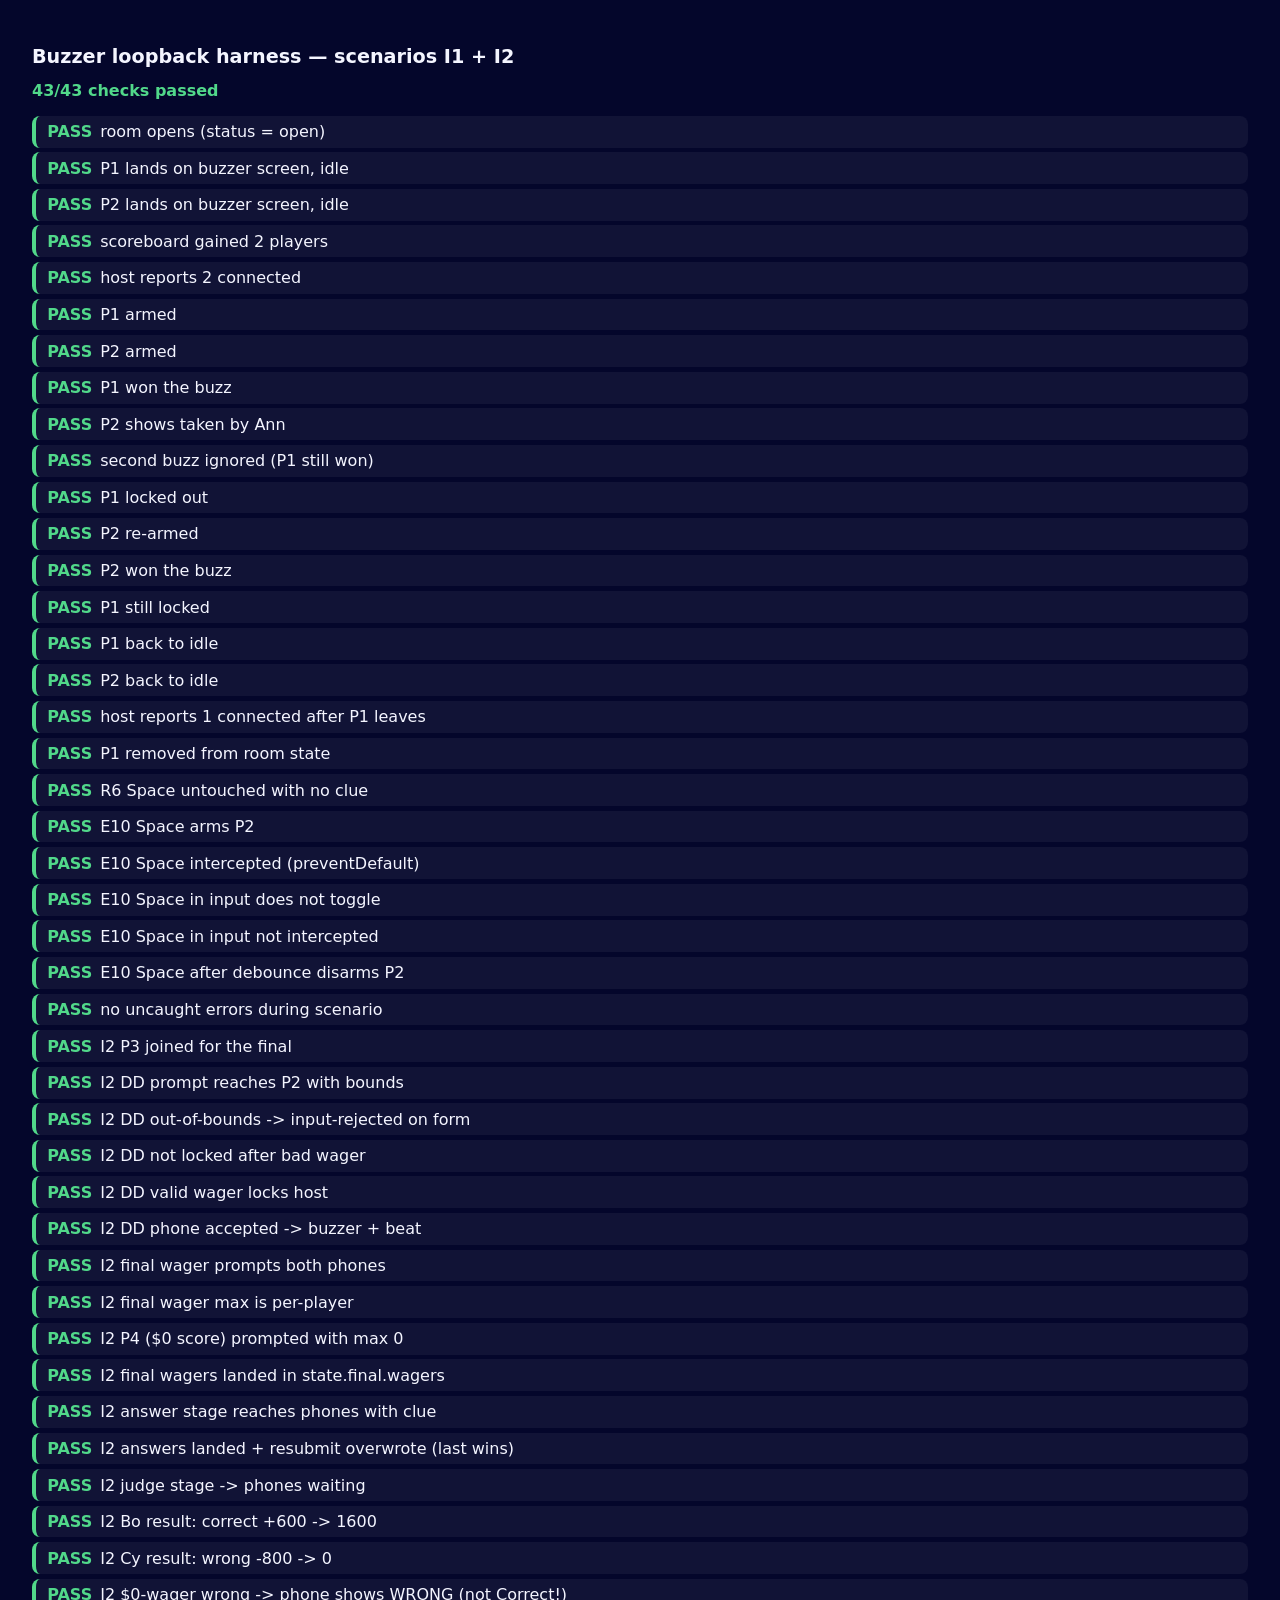
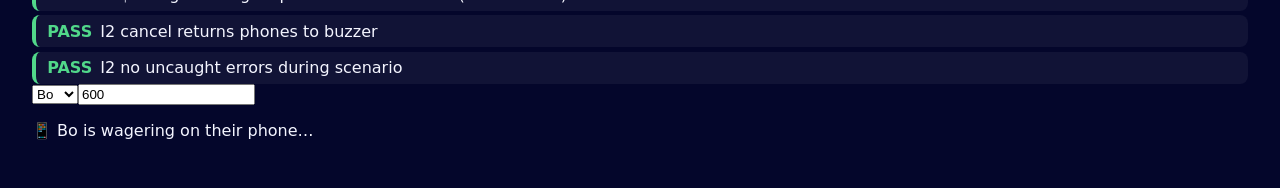
==== tests/harness.html @ edbb808d "feat: buzzer rooms — phones as buzzers with wagers and Final answers Optional real-time buzzer syste" ====
<!DOCTYPE html>
<html lang="en">
<head>
  <meta charset="UTF-8">
  <meta name="viewport" content="width=device-width, initial-scale=1.0">
  <title>Buzzer loopback harness (I1)</title>
  <style>
    body { font-family: system-ui, sans-serif; background: #04062b; color: #f4f5ff; margin: 0; padding: 2rem; }
    h1 { font-size: 1.2rem; }
    #summary { font-weight: 700; margin: 0.6rem 0 1rem; }
    #summary.ok { color: #51d88a; }
    #summary.bad { color: #ff6b6b; }
    #results { list-style: none; margin: 0; padding: 0; display: flex; flex-direction: column; gap: 0.3rem; }
    #results li { padding: 0.4rem 0.7rem; border-radius: 8px; background: rgba(255,255,255,0.05); }
    #results li[data-pass="true"] { border-left: 4px solid #51d88a; }
    #results li[data-pass="false"] { border-left: 4px solid #ff6b6b; background: rgba(255,107,107,0.12); }
    .tag { font-weight: 700; margin-right: 0.5rem; }
    li[data-pass="true"] .tag { color: #51d88a; }
    li[data-pass="false"] .tag { color: #ff6b6b; }
  </style>
</head>
<body>
  <h1>Buzzer loopback harness — scenarios I1 + I2</h1>
  <p id="summary">Running…</p>
  <ul id="results"></ul>

  <!-- Pure core -->
  <script src="../js/buzzer-protocol.js"></script>

  <!-- Minimal app-global shims so the real host glue can run headless.
       Defined BEFORE buzzer-host.js so its boot() finds them. No buzzer
       DOM containers are present, so the host's render* calls no-op. -->
  <script>
    window.MAX_PLAYERS = 8;
    window.state = { phase: "board", players: [], active: null, buzzer: { roomCode: null } };
    window.setState = (patch) => { window.state = Object.assign({}, window.state, patch); };
    window.$ = (id) => document.getElementById(id);
    window.el = (tag, cls, text) => {
      const n = document.createElement(tag);
      if (cls) n.className = cls;
      if (text !== undefined) n.textContent = text;
      return n;
    };
    window.show = (node, visible) => { if (node) node.classList.toggle("hidden", !visible); };

    /* ---- extra app-global shims for the I2 wager/answer flow (§8) ---- */
    window.maxBoardValue = () => 1000;
    window.dailyDoubleMaxWager = (playerId) => {
      const p = window.state.players.find((x) => x.id === playerId);
      return Math.max(p ? p.score : 0, window.maxBoardValue());
    };
    window.finalMaxWager = (player) => Math.max(player ? player.score : 0, 0);
    window.lockDailyDoubleWager = () => {
      const pid = document.getElementById("dd-player").value;
      const wager = parseInt(document.getElementById("dd-wager").value, 10);
      window.setState({
        active: Object.assign({}, window.state.active, { wagerLocked: true, wager, wagerPlayerId: pid }),
      });
    };
    // Minimal DD DOM so the wagers glue can attach a change listener and the
    // lock shim can read the filled-in fields.
    (function () {
      const add = (tag, id) => { const n = document.createElement(tag); n.id = id; document.body.appendChild(n); };
      add("select", "dd-player");
      add("input", "dd-wager");
      add("div", "dd-splash");
    })();
  </script>

  <!-- Real host glue under test -->
  <script src="../js/buzzer-host.js"></script>
  <script src="../js/buzzer-wagers.js"></script>

  <!-- In-page fake transport + scripted scenario -->
  <script>
    (function () {
      "use strict";
      const BP = window.BuzzerProtocol;
      const results = [];
      let uncaught = null;
      let p2 = null; // shared across I1 → I2 (Bo stays connected)
      window.addEventListener("error", (e) => { uncaught = e.message; });

      function check(label, cond) { results.push({ label, pass: !!cond }); }
      const tick = () => new Promise((r) => setTimeout(r, 0));

      /* ---- fake DataConnection / Peer ---- */
      function FakeConn(remotePeerId) {
        this.peer = remotePeerId;
        this.open = true;
        this._handlers = {};
        this._other = null;
      }
      FakeConn.prototype.on = function (ev, cb) {
        (this._handlers[ev] = this._handlers[ev] || []).push(cb);
      };
      FakeConn.prototype.emit = function (ev, arg) {
        (this._handlers[ev] || []).forEach((cb) => cb(arg));
      };
      FakeConn.prototype.send = function (msg) {
        if (this._other) this._other.emit("data", msg);
      };
      FakeConn.prototype.close = function () {
        this.open = false;
        if (this._other) { this._other.open = false; this._other.emit("close"); }
        this.emit("close");
      };

      let hostPeer = null;
      function FakePeer(id) {
        this.id = id;
        this.destroyed = false;
        this._handlers = {};
        queueMicrotask(() => { if (!this.destroyed) this.emit("open", this.id); });
      }
      FakePeer.prototype.on = function (ev, cb) {
        (this._handlers[ev] = this._handlers[ev] || []).push(cb);
      };
      FakePeer.prototype.emit = function (ev, arg) {
        (this._handlers[ev] || []).forEach((cb) => cb(arg));
      };
      FakePeer.prototype.destroy = function () { this.destroyed = true; };

      function makePlayer(name, idx) {
        const hostConn = new FakeConn("player-" + idx);
        const playerConn = new FakeConn(hostPeer.id);
        hostConn._other = playerConn;
        playerConn._other = hostConn;
        const player = { name, peerId: "player-" + idx, conn: playerConn, ui: BP.createPlayerUiState() };
        playerConn.on("data", (msg) => { player.ui = BP.playerReduce(player.ui, msg); });
        hostPeer.emit("connection", hostConn);      // host sees the incoming connection
        playerConn.send({ v: 1, t: "join", name }); // player announces itself
        return player;
      }

      function scoreId(name) {
        const p = window.state.players.find((x) => x.name === name);
        return p ? p.id : null;
      }

      /* ---- scenario I1 ---- */
      async function run() {
        BuzzerHost._init({ createPeer: (id) => (hostPeer = new FakePeer(id)) });
        BuzzerHost.openRoom();
        await tick();
        check("room opens (status = open)", BuzzerHost.status() === "open");
        BuzzerHost.toggleSound(); // silence the host beep for a clean headless run

        // Two players join.
        const p1 = makePlayer("Ann", 1);
        p2 = makePlayer("Bo", 2);
        check("P1 lands on buzzer screen, idle", p1.ui.screen === "buzzer" && p1.ui.mode === "idle");
        check("P2 lands on buzzer screen, idle", p2.ui.screen === "buzzer" && p2.ui.mode === "idle");
        check("scoreboard gained 2 players", window.state.players.length === 2);
        check("host reports 2 connected", BuzzerHost.connectedCount() === 2);

        // Arm.
        BuzzerHost.arm();
        check("P1 armed", p1.ui.mode === "armed");
        check("P2 armed", p2.ui.mode === "armed");

        // P1 buzzes first.
        p1.conn.send({ v: 1, t: "buzz" });
        check("P1 won the buzz", p1.ui.mode === "won");
        check("P2 shows taken by Ann", p2.ui.mode === "taken" && p2.ui.by === "Ann");

        // A late second buzz from P2 must be ignored (P1 stays won).
        p2.conn.send({ v: 1, t: "buzz" });
        check("second buzz ignored (P1 still won)", p1.ui.mode === "won" && p2.ui.mode === "taken");

        // Host judges P1 wrong -> P1 locked, P2 re-armed.
        BuzzerHost.onJudgedWrong(scoreId("Ann"));
        check("P1 locked out", p1.ui.mode === "locked");
        check("P2 re-armed", p2.ui.mode === "armed");

        // P2 buzzes and wins; P1 stays locked.
        p2.conn.send({ v: 1, t: "buzz" });
        check("P2 won the buzz", p2.ui.mode === "won");
        check("P1 still locked", p1.ui.mode === "locked");

        // Clue closes -> everyone idle.
        BuzzerHost.onClueClosed();
        check("P1 back to idle", p1.ui.mode === "idle");
        check("P2 back to idle", p2.ui.mode === "idle");

        // P1 leaves.
        p1.conn.close();
        check("host reports 1 connected after P1 leaves", BuzzerHost.connectedCount() === 1);
        check("P1 removed from room state", !BuzzerHost._roomState().players["player-1"]);

        // ---- E10 / R6: Spacebar arm hotkey (P2 is still connected) ----
        const fireSpace = (target) => {
          const ev = new KeyboardEvent("keydown", { key: " ", code: "Space", bubbles: true, cancelable: true });
          (target || document).dispatchEvent(ev);
          return ev;
        };

        // R6: no active clue -> the hotkey must not touch Space.
        window.state = Object.assign({}, window.state, { active: null });
        let ev = fireSpace();
        check("R6 Space untouched with no clue", ev.defaultPrevented === false && p2.ui.mode === "idle");

        // Make the buzz bar live, then arm with Space.
        window.state = Object.assign({}, window.state, { active: { isDailyDouble: false, revealed: false } });
        ev = fireSpace();
        check("E10 Space arms P2", p2.ui.mode === "armed");
        check("E10 Space intercepted (preventDefault)", ev.defaultPrevented === true);

        // Space typed into a text input must not toggle and must not be intercepted.
        const input = document.createElement("input");
        document.body.appendChild(input);
        ev = fireSpace(input);
        check("E10 Space in input does not toggle", p2.ui.mode === "armed");
        check("E10 Space in input not intercepted", ev.defaultPrevented === false);
        input.remove();

        // After the ~300 ms debounce, Space disarms.
        await new Promise((r) => setTimeout(r, 360));
        fireSpace();
        check("E10 Space after debounce disarms P2", p2.ui.mode === "idle");

        check("no uncaught errors during scenario", uncaught === null);
      }

      /* ---- scenario I2 — phone DD wager + full phone Final ---- */
      function populateDdOptions() {
        const sel = document.getElementById("dd-player");
        sel.replaceChildren();
        window.state.players.forEach((p) => {
          const o = document.createElement("option");
          o.value = p.id;
          o.textContent = p.name;
          sel.appendChild(o);
        });
      }

      function judgeFinalSim(name, delta, correct) {
        const pid = scoreId(name);
        // Mirror app.js judgeFinal: store the verdict as a string ("correct"/
        // "wrong") so the result push reads it directly instead of inferring it
        // from the score delta (which is 0 for a $0 wager — the bug under test).
        window.state = Object.assign({}, window.state, {
          players: window.state.players.map((p) =>
            p.id === pid ? Object.assign({}, p, { score: p.score + delta }) : p),
          final: Object.assign({}, window.state.final, {
            judged: Object.assign({}, window.state.final.judged, { [pid]: correct ? "correct" : "wrong" }),
          }),
        });
      }

      async function runI2() {
        // Give the room a game (Daily Double + Final) and a second phone.
        window.state = Object.assign({}, window.state, {
          game: {
            categories: [{ name: "Science", clues: [{ value: 400, clue: "c", answer: "a" }] }],
            finalJeopardy: { category: "History", clue: "It fell in 476 AD.", answer: "What is Rome?" },
          },
        });
        const p3 = makePlayer("Cy", 3);
        check("I2 P3 joined for the final", p3.ui.screen === "buzzer" && BuzzerHost.connectedCount() === 2);

        // --- Daily Double round-trip (E11) ---
        const bo = scoreId("Bo");
        populateDdOptions();
        window.state = Object.assign({}, window.state, {
          active: { isDailyDouble: true, wagerLocked: false, cat: 0, row: 0 },
        });
        BuzzerWagers._promptDd(bo);
        check("I2 DD prompt reaches P2 with bounds", p2.ui.screen === "dd-wager" && p2.ui.prompt.max === 1000 && p2.ui.prompt.min === 5);

        p2.conn.send({ v: 1, t: "dd-wager", amount: 5000 }); // out of bounds
        check("I2 DD out-of-bounds -> input-rejected on form", p2.ui.screen === "dd-wager" && !!p2.ui.notice);
        check("I2 DD not locked after bad wager", window.state.active.wagerLocked === false);

        p2.conn.send({ v: 1, t: "dd-wager", amount: 600 }); // valid
        check("I2 DD valid wager locks host", window.state.active.wagerLocked === true && window.state.active.wager === 600);
        check("I2 DD phone accepted -> buzzer + beat", p2.ui.screen === "buzzer" && !!p2.ui.notice);

        // --- Full phone Final (E13–E15) ---
        window.state = Object.assign({}, window.state, {
          active: null,
          players: window.state.players.map((p) =>
            p.name === "Bo" ? Object.assign({}, p, { score: 1000 })
              : p.name === "Cy" ? Object.assign({}, p, { score: 800 }) : p),
          final: { stage: "wager", wagers: {}, answers: {}, judged: {} },
        });
        BuzzerHost.onRender();
        check("I2 final wager prompts both phones", p2.ui.screen === "final-wager" && p3.ui.screen === "final-wager");
        check("I2 final wager max is per-player", p2.ui.prompt.max === 1000 && p3.ui.prompt.max === 800);

        // A third phone sitting on $0: their ONLY legal Final wager is $0. This is
        // the regression guard for the delta-inferred-verdict bug — a $0 wager
        // judged ✗ produces a 0 delta and must still read WRONG on the phone.
        const p4 = makePlayer("Di", 4);
        const di = scoreId("Di");
        check("I2 P4 ($0 score) prompted with max 0", p4.ui.screen === "final-wager" && p4.ui.prompt.max === 0);

        p2.conn.send({ v: 1, t: "final-wager", amount: 600 });
        p3.conn.send({ v: 1, t: "final-wager", amount: 800 });
        p4.conn.send({ v: 1, t: "final-wager", amount: 0 });
        check("I2 final wagers landed in state.final.wagers", window.state.final.wagers[bo] === 600 && window.state.final.wagers[scoreId("Cy")] === 800 && window.state.final.wagers[di] === 0);

        // Host locks wagers -> answer stage.
        window.state = Object.assign({}, window.state, { final: Object.assign({}, window.state.final, { stage: "clue" }) });
        BuzzerHost.onRender();
        check("I2 answer stage reaches phones with clue", p2.ui.screen === "final-answer" && p2.ui.prompt.clue.length > 0);

        p2.conn.send({ v: 1, t: "final-answer", text: "who is rome" });
        p3.conn.send({ v: 1, t: "final-answer", text: "who is greece" });
        p2.conn.send({ v: 1, t: "final-answer", text: "what is rome" }); // resubmit overwrites
        check("I2 answers landed + resubmit overwrote (last wins)", window.state.final.answers[bo] === "what is rome" && window.state.final.answers[scoreId("Cy")] === "who is greece");

        // Host reveals -> judge stage (phones wait).
        window.state = Object.assign({}, window.state, { final: Object.assign({}, window.state.final, { stage: "judge" }) });
        BuzzerHost.onRender();
        check("I2 judge stage -> phones waiting", p2.ui.screen === "final-waiting" && p3.ui.screen === "final-waiting");

        // Host rules ✓ Bo (+600 -> 1600), ✗ Cy (-800 -> 0); results pushed.
        judgeFinalSim("Bo", 600, true);
        BuzzerHost.onRender();
        check("I2 Bo result: correct +600 -> 1600", p2.ui.screen === "final-result" && p2.ui.result.correct === true && p2.ui.result.delta === 600 && p2.ui.result.score === 1600);
        judgeFinalSim("Cy", -800, false);
        BuzzerHost.onRender();
        check("I2 Cy result: wrong -800 -> 0", p3.ui.result.correct === false && p3.ui.result.delta === -800 && p3.ui.result.score === 0);

        // $0-wager ✗: delta is 0, so it CANNOT be inferred — the phone must still
        // show WRONG. Fails before the verdict-string fix; passes after it.
        judgeFinalSim("Di", 0, false);
        BuzzerHost.onRender();
        check("I2 $0-wager wrong -> phone shows WRONG (not Correct!)", p4.ui.screen === "final-result" && p4.ui.result.correct === false && p4.ui.result.delta === 0 && p4.ui.result.score === 0);

        // Cancel path (back to board) -> phones return to buzzer/idle.
        window.state = Object.assign({}, window.state, { final: null });
        BuzzerHost.onRender();
        check("I2 cancel returns phones to buzzer", p2.ui.screen === "buzzer" && p3.ui.screen === "buzzer");

        check("I2 no uncaught errors during scenario", uncaught === null);
      }

      function renderResults() {
        const list = document.getElementById("results");
        let passed = 0;
        results.forEach((r) => {
          if (r.pass) passed += 1;
          const li = document.createElement("li");
          li.setAttribute("data-pass", r.pass ? "true" : "false");
          const tag = document.createElement("span");
          tag.className = "tag";
          tag.textContent = r.pass ? "PASS" : "FAIL";
          li.appendChild(tag);
          li.appendChild(document.createTextNode(r.label));
          list.appendChild(li);
        });
        const summary = document.getElementById("summary");
        const ok = passed === results.length && results.length > 0;
        summary.textContent = `${passed}/${results.length} checks passed`;
        summary.className = ok ? "ok" : "bad";
      }

      // Run only after full load so buzzer-host's DOMContentLoaded boot has wired
      // its Space keydown listener before the E10/R6 hotkey fires are dispatched.
      const start = () =>
        run()
          .then(runI2)
          .catch((err) => { check("scenario ran without throwing: " + err.message, false); })
          .finally(renderResults);
      if (document.readyState === "complete") start();
      else window.addEventListener("load", start);
    })();
  </script>
</body>
</html>
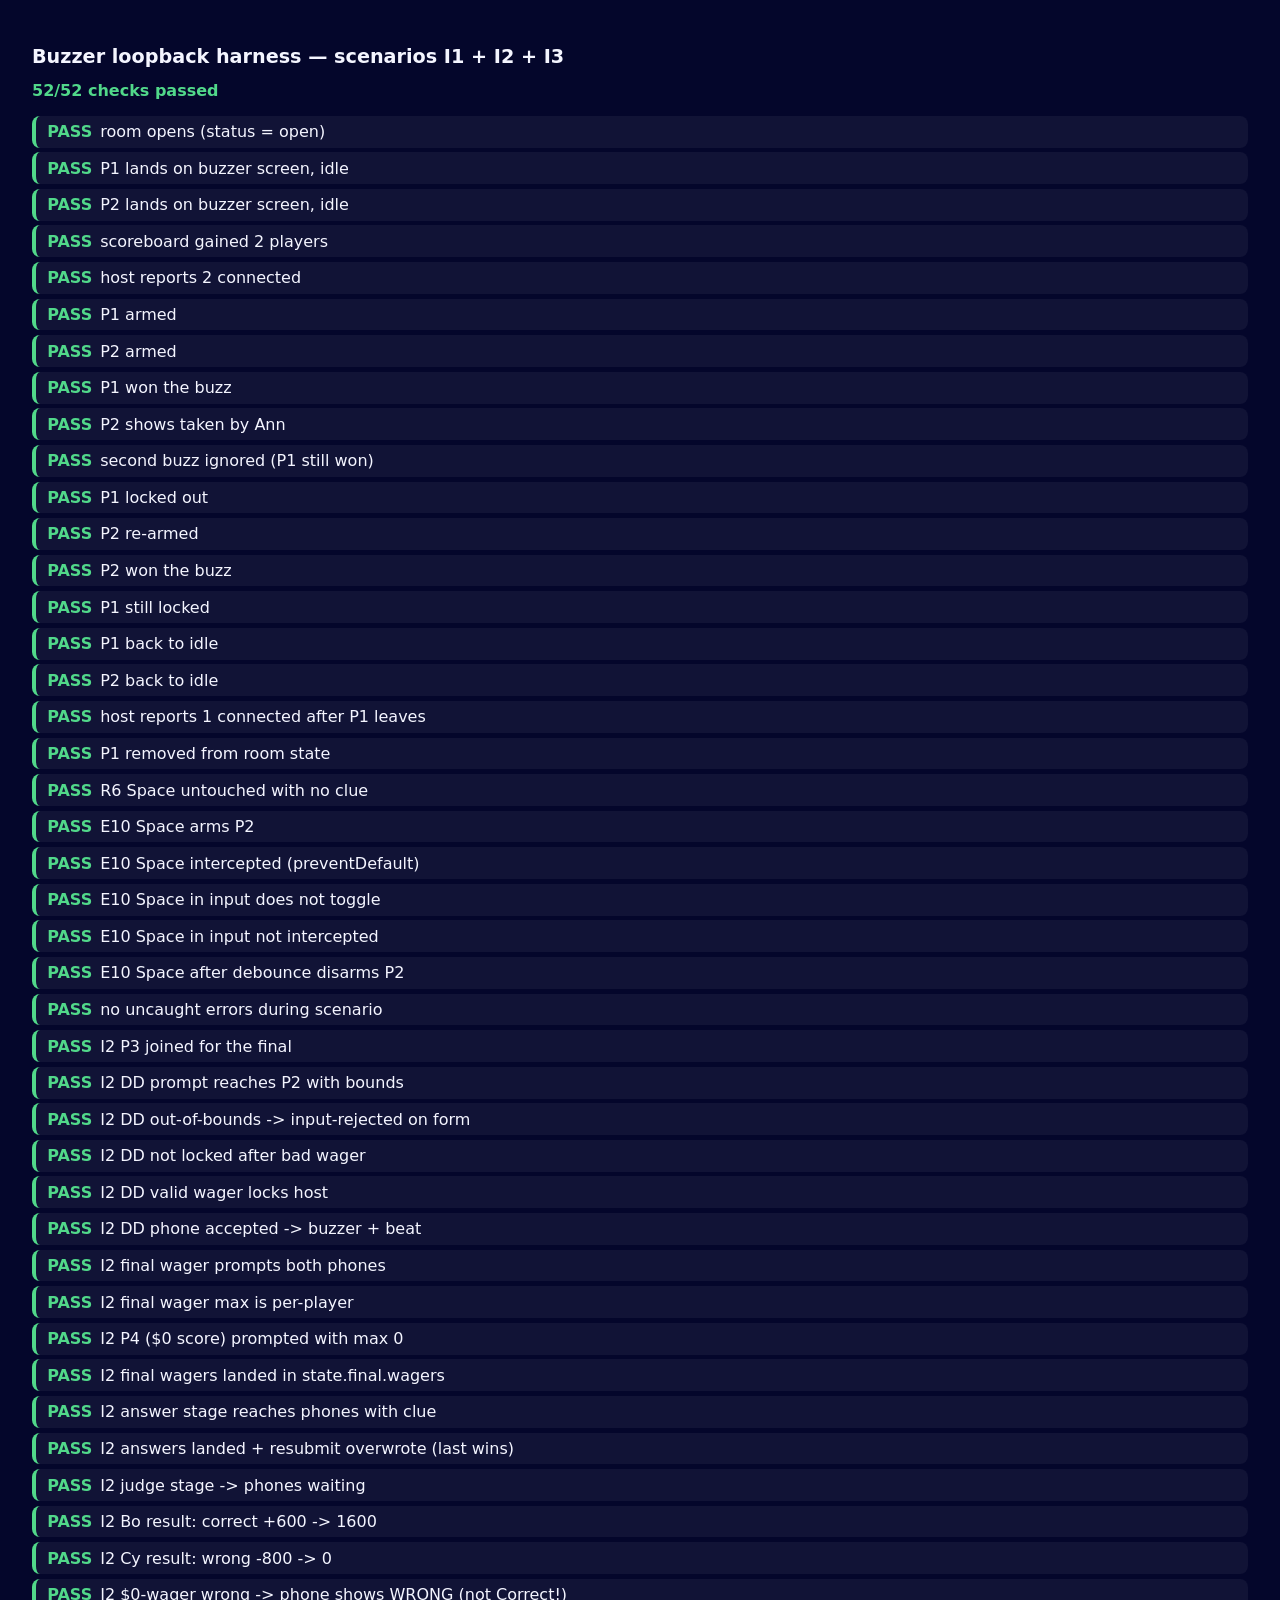
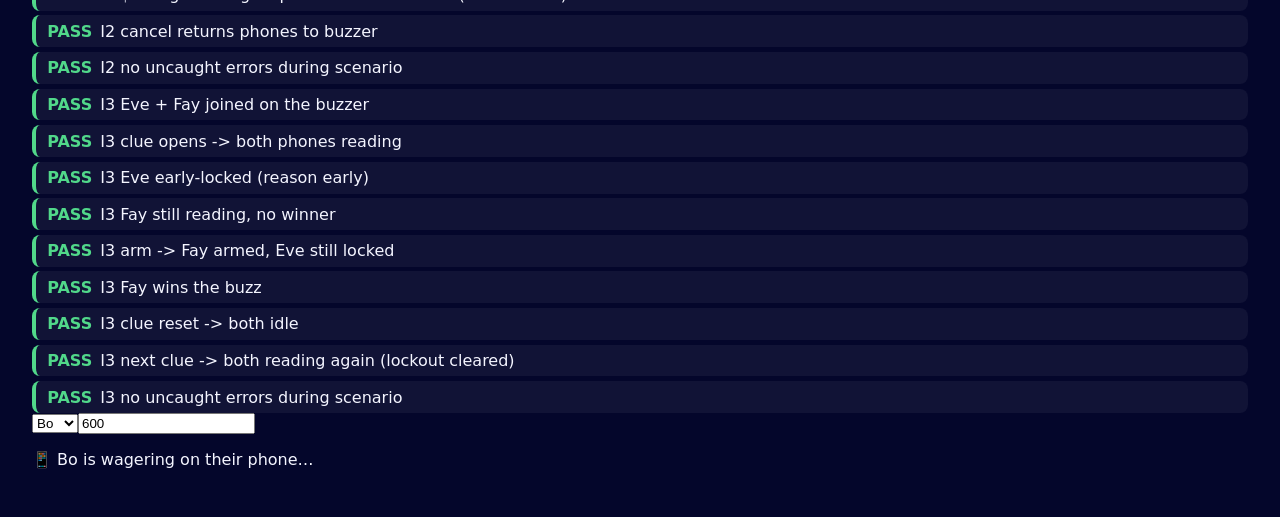
==== commit db145b55: "feat: early-buzz lockout with red/green buzzer states Phones now go live the moment a regular clue o" ====
--- a/tests/harness.html
+++ b/tests/harness.html
@@ -20,7 +20,7 @@
   </style>
 </head>
 <body>
-  <h1>Buzzer loopback harness — scenarios I1 + I2</h1>
+  <h1>Buzzer loopback harness — scenarios I1 + I2 + I3</h1>
   <p id="summary">Running…</p>
   <ul id="results"></ul>
 
@@ -337,6 +337,52 @@
         check("I2 no uncaught errors during scenario", uncaught === null);
       }
 
+      /* ---- scenario I3 — reading phase + early-buzz lockout ---- */
+      async function runI3() {
+        // Two fresh phones. The room + prior phones stay connected; we assert
+        // only on these two, so the broadcast to the others is harmless.
+        const eve = makePlayer("Eve", 5);
+        const fay = makePlayer("Fay", 6);
+        check("I3 Eve + Fay joined on the buzzer", eve.ui.screen === "buzzer" && fay.ui.screen === "buzzer");
+
+        // A regular clue opens -> both phones flip to the RED reading trap.
+        window.state = Object.assign({}, window.state, {
+          active: { isDailyDouble: false, revealed: false, cat: 0, row: 0 }, final: null,
+        });
+        BuzzerHost.onClueOpened();
+        check("I3 clue opens -> both phones reading", eve.ui.mode === "reading" && fay.ui.mode === "reading");
+
+        // Eve taps during red -> early lockout for Eve only (reason "early");
+        // Fay stays reading, and no one has won.
+        eve.conn.send({ v: 1, t: "buzz" });
+        check("I3 Eve early-locked (reason early)", eve.ui.mode === "locked" && eve.ui.lockReason === "early");
+        check("I3 Fay still reading, no winner", fay.ui.mode === "reading" && BuzzerHost._roomState().winnerId === null);
+
+        // Host arms -> Fay flips GREEN (armed); Eve stays locked out.
+        BuzzerHost.arm();
+        check("I3 arm -> Fay armed, Eve still locked", fay.ui.mode === "armed" && eve.ui.mode === "locked");
+
+        // Fay buzzes -> wins normally (early lockout never blocked the real round).
+        fay.conn.send({ v: 1, t: "buzz" });
+        check("I3 Fay wins the buzz", fay.ui.mode === "won");
+
+        // Clue closes -> both idle, lockout cleared.
+        BuzzerHost.onClueClosed();
+        check("I3 clue reset -> both idle", eve.ui.mode === "idle" && fay.ui.mode === "idle");
+
+        // Next regular clue opens -> both reading again; Eve is buzzable (the
+        // lockout did NOT survive the clue change).
+        window.state = Object.assign({}, window.state, {
+          active: { isDailyDouble: false, revealed: false, cat: 0, row: 0 },
+        });
+        BuzzerHost.onClueOpened();
+        check("I3 next clue -> both reading again (lockout cleared)", eve.ui.mode === "reading" && fay.ui.mode === "reading");
+
+        // Reset the board so we leave the harness in a clean state.
+        BuzzerHost.onClueClosed();
+        check("I3 no uncaught errors during scenario", uncaught === null);
+      }
+
       function renderResults() {
         const list = document.getElementById("results");
         let passed = 0;
@@ -362,6 +408,7 @@
       const start = () =>
         run()
           .then(runI2)
+          .then(runI3)
           .catch((err) => { check("scenario ran without throwing: " + err.message, false); })
           .finally(renderResults);
       if (document.readyState === "complete") start();
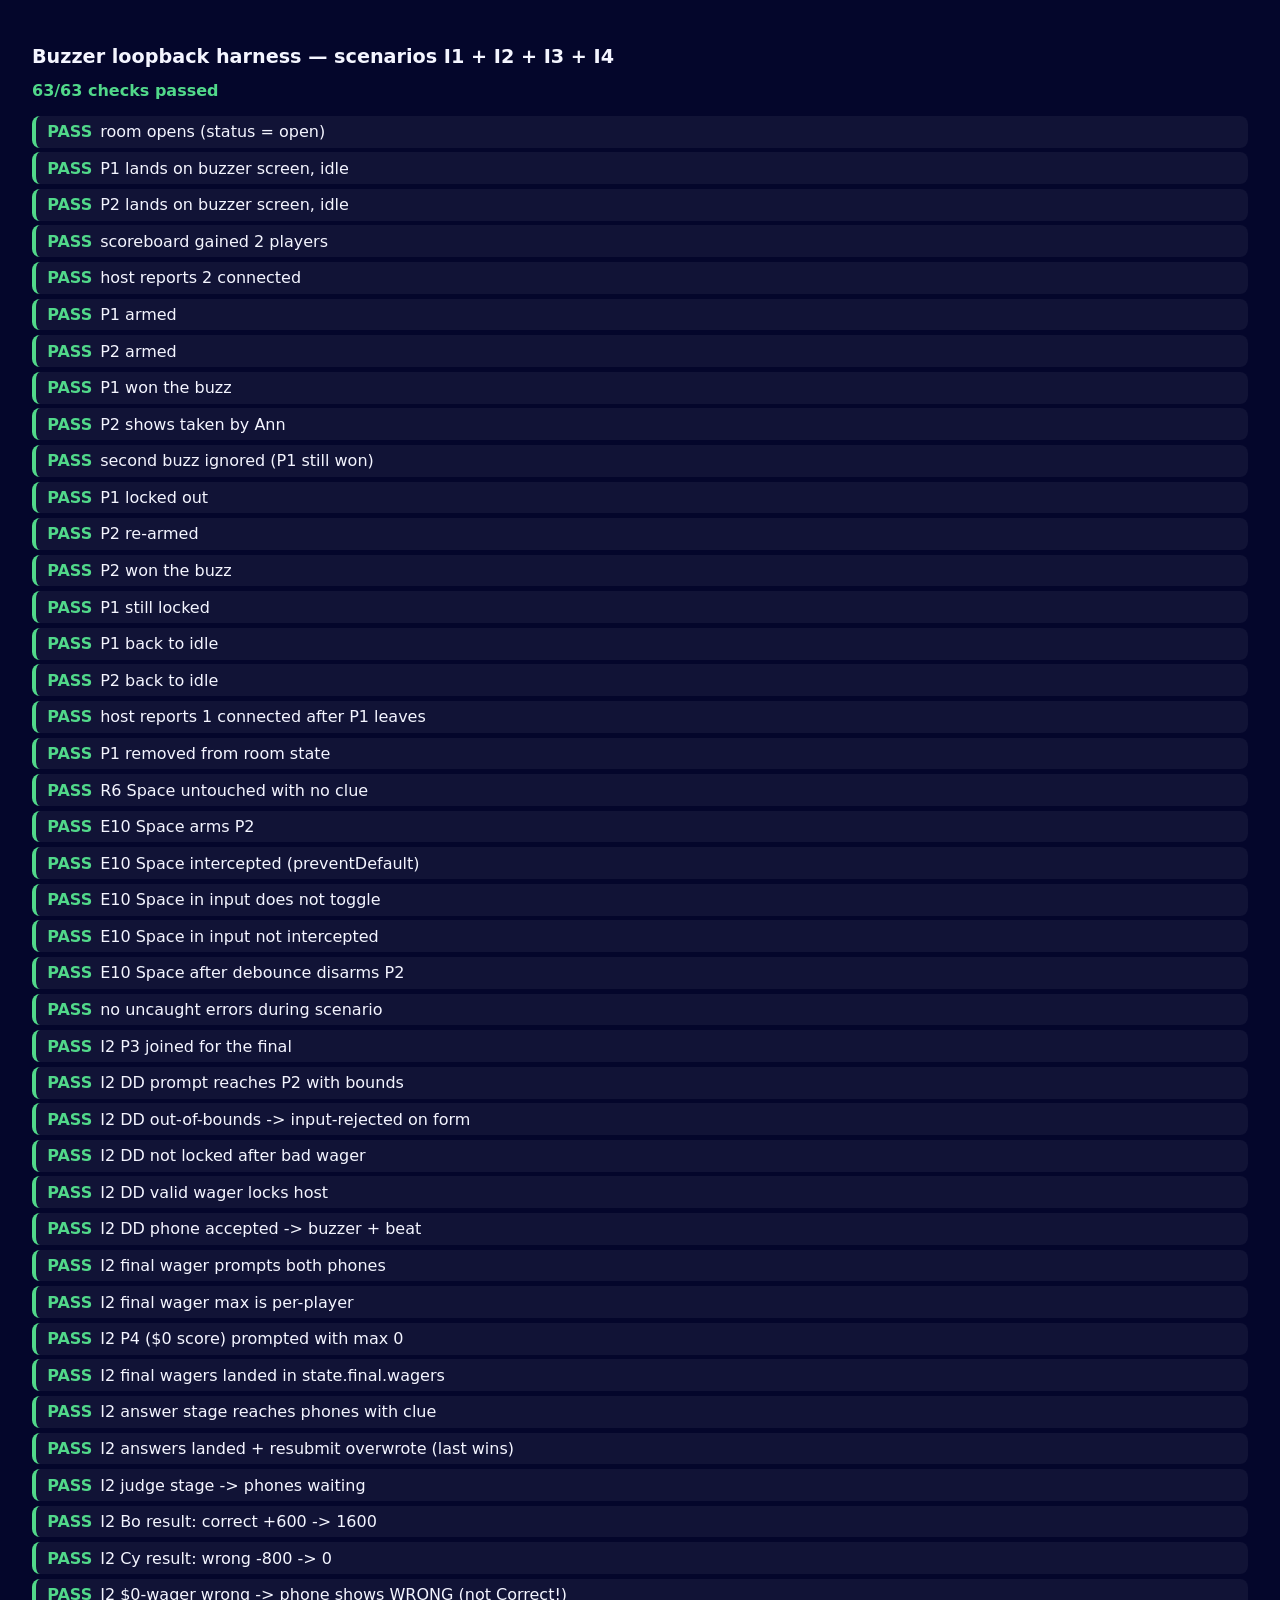
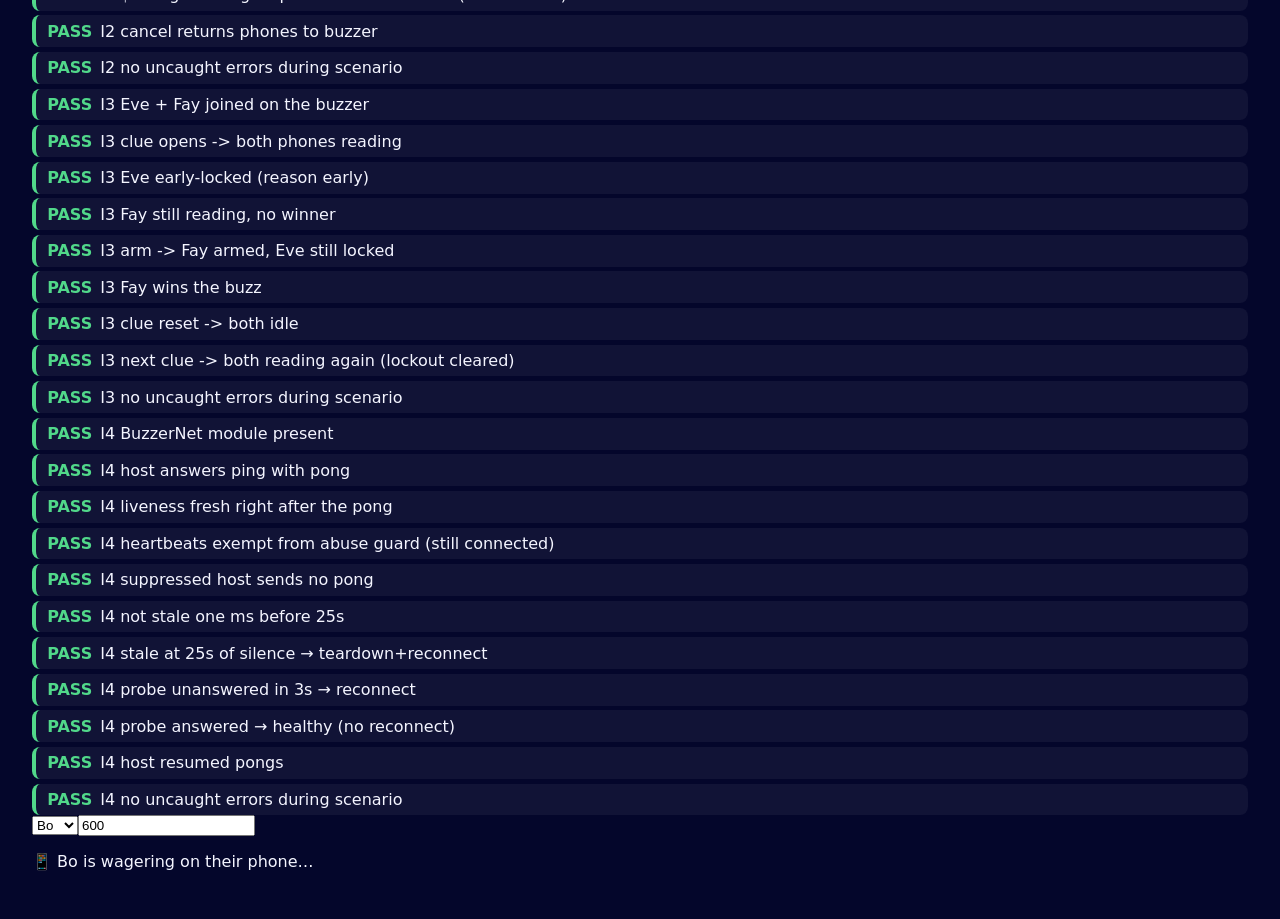
==== commit 67e98a46: "feat: buzzer connection resilience for hard-to-connect devices Addresses field reports of phones fai" ====
--- a/tests/harness.html
+++ b/tests/harness.html
@@ -20,12 +20,13 @@
   </style>
 </head>
 <body>
-  <h1>Buzzer loopback harness — scenarios I1 + I2 + I3</h1>
+  <h1>Buzzer loopback harness — scenarios I1 + I2 + I3 + I4</h1>
   <p id="summary">Running…</p>
   <ul id="results"></ul>
 
   <!-- Pure core -->
   <script src="../js/buzzer-protocol.js"></script>
+  <script src="../js/buzzer-net.js"></script>
 
   <!-- Minimal app-global shims so the real host glue can run headless.
        Defined BEFORE buzzer-host.js so its boot() finds them. No buzzer
@@ -383,6 +384,60 @@
         check("I3 no uncaught errors during scenario", uncaught === null);
       }
 
+      /* ---- scenario I4 — heartbeat: ping/pong, staleness, visibility probe (§9.3) ---- */
+      async function runI4() {
+        const BN = window.BuzzerNet;
+        check("I4 BuzzerNet module present", !!BN);
+
+        // Fresh phone. The real player glue isn't loaded here, so the pure BuzzerNet
+        // helpers ARE the player's liveness logic, driven by an INJECTED clock (no
+        // 25s real waits). We attach an extra data listener to observe host frames.
+        const gwen = makePlayer("Gwen", 7);
+        let clock = 0; // ms
+        let liveness = BN.createLiveness(clock);
+        let pongs = 0;
+        gwen.conn.on("data", (msg) => {
+          liveness = BN.markHeard(liveness, clock); // any inbound message = liveness
+          if (msg && msg.t === "pong") pongs += 1;
+        });
+
+        // (a) a ping is answered with a pong over the loopback.
+        gwen.conn.send({ v: 1, t: "ping" });
+        check("I4 host answers ping with pong", pongs === 1);
+        check("I4 liveness fresh right after the pong", !BN.isStale(liveness, clock, BN.PLAYER_STALE_MS));
+        // Several more pings must NOT trip the abuse guard (heartbeats are exempt).
+        for (let i = 0; i < 30; i += 1) gwen.conn.send({ v: 1, t: "ping" });
+        check("I4 heartbeats exempt from abuse guard (still connected)",
+          !!BuzzerHost._roomState().players["player-7"] && BuzzerHost._roomState().players["player-7"].connected);
+
+        // (b) suppress the host's pongs → the player's 25s staleness path trips.
+        BuzzerHost._suppressPong(true);
+        const before = pongs;
+        gwen.conn.send({ v: 1, t: "ping" }); // host stays silent now
+        check("I4 suppressed host sends no pong", pongs === before);
+        clock = BN.PLAYER_STALE_MS - 1;
+        check("I4 not stale one ms before 25s", !BN.isStale(liveness, clock, BN.PLAYER_STALE_MS));
+        clock = BN.PLAYER_STALE_MS;
+        check("I4 stale at 25s of silence → teardown+reconnect", BN.isStale(liveness, clock, BN.PLAYER_STALE_MS));
+
+        // (c) visibility probe: becoming visible fires a probe ping; no pong within 3s
+        // → fast reconnect. Suppressed host → probe fails; un-suppress → probe heals.
+        const probeStart = clock;
+        gwen.conn.send({ v: 1, t: "ping" }); // probe (still suppressed → silence)
+        check("I4 probe unanswered in 3s → reconnect",
+          BN.probeFailed(probeStart, liveness, probeStart + BN.VISIBILITY_PROBE_MS, BN.VISIBILITY_PROBE_MS));
+
+        BuzzerHost._suppressPong(false);
+        const probe2 = probeStart + BN.VISIBILITY_PROBE_MS;
+        clock = probe2;
+        gwen.conn.send({ v: 1, t: "ping" }); // answered synchronously over the loopback
+        check("I4 probe answered → healthy (no reconnect)",
+          !BN.probeFailed(probe2, liveness, probe2 + BN.VISIBILITY_PROBE_MS, BN.VISIBILITY_PROBE_MS));
+        check("I4 host resumed pongs", pongs === before + 1);
+
+        check("I4 no uncaught errors during scenario", uncaught === null);
+      }
+
       function renderResults() {
         const list = document.getElementById("results");
         let passed = 0;
@@ -409,6 +464,7 @@
         run()
           .then(runI2)
           .then(runI3)
+          .then(runI4)
           .catch((err) => { check("scenario ran without throwing: " + err.message, false); })
           .finally(renderResults);
       if (document.readyState === "complete") start();
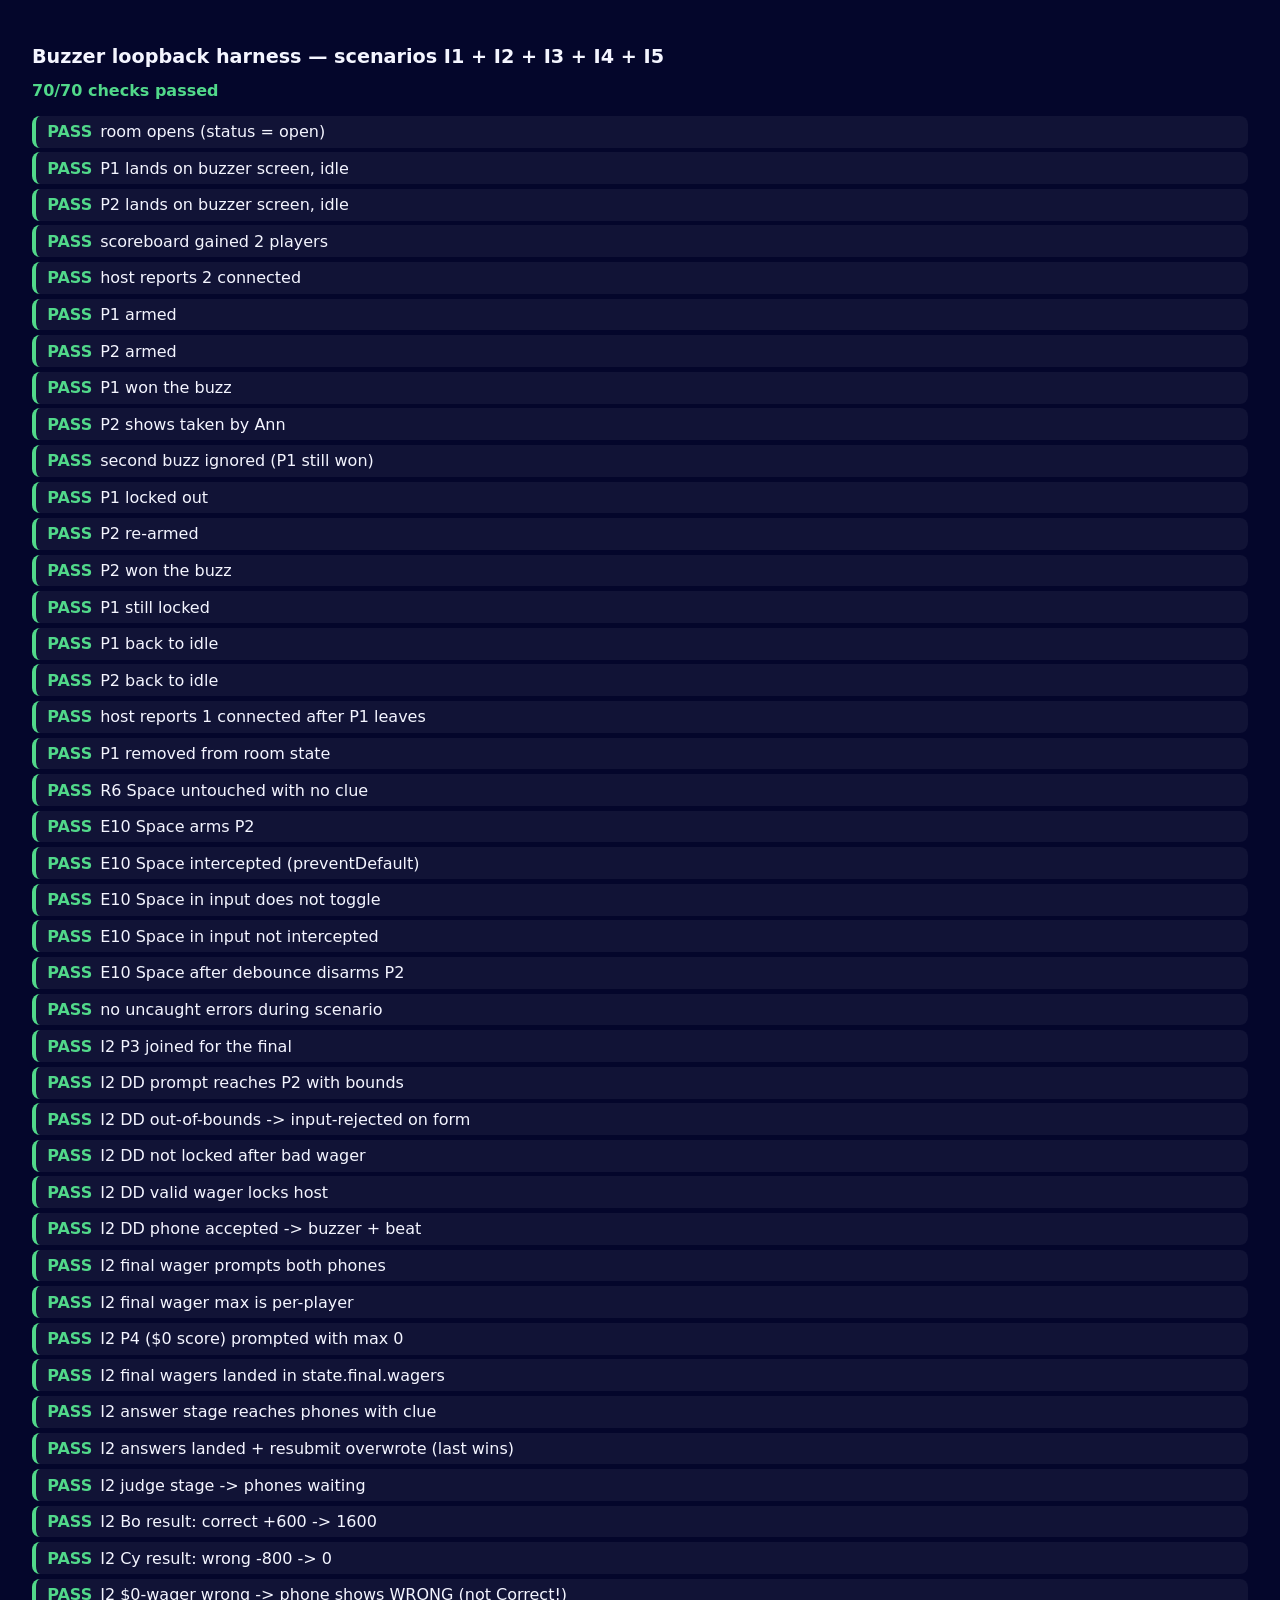
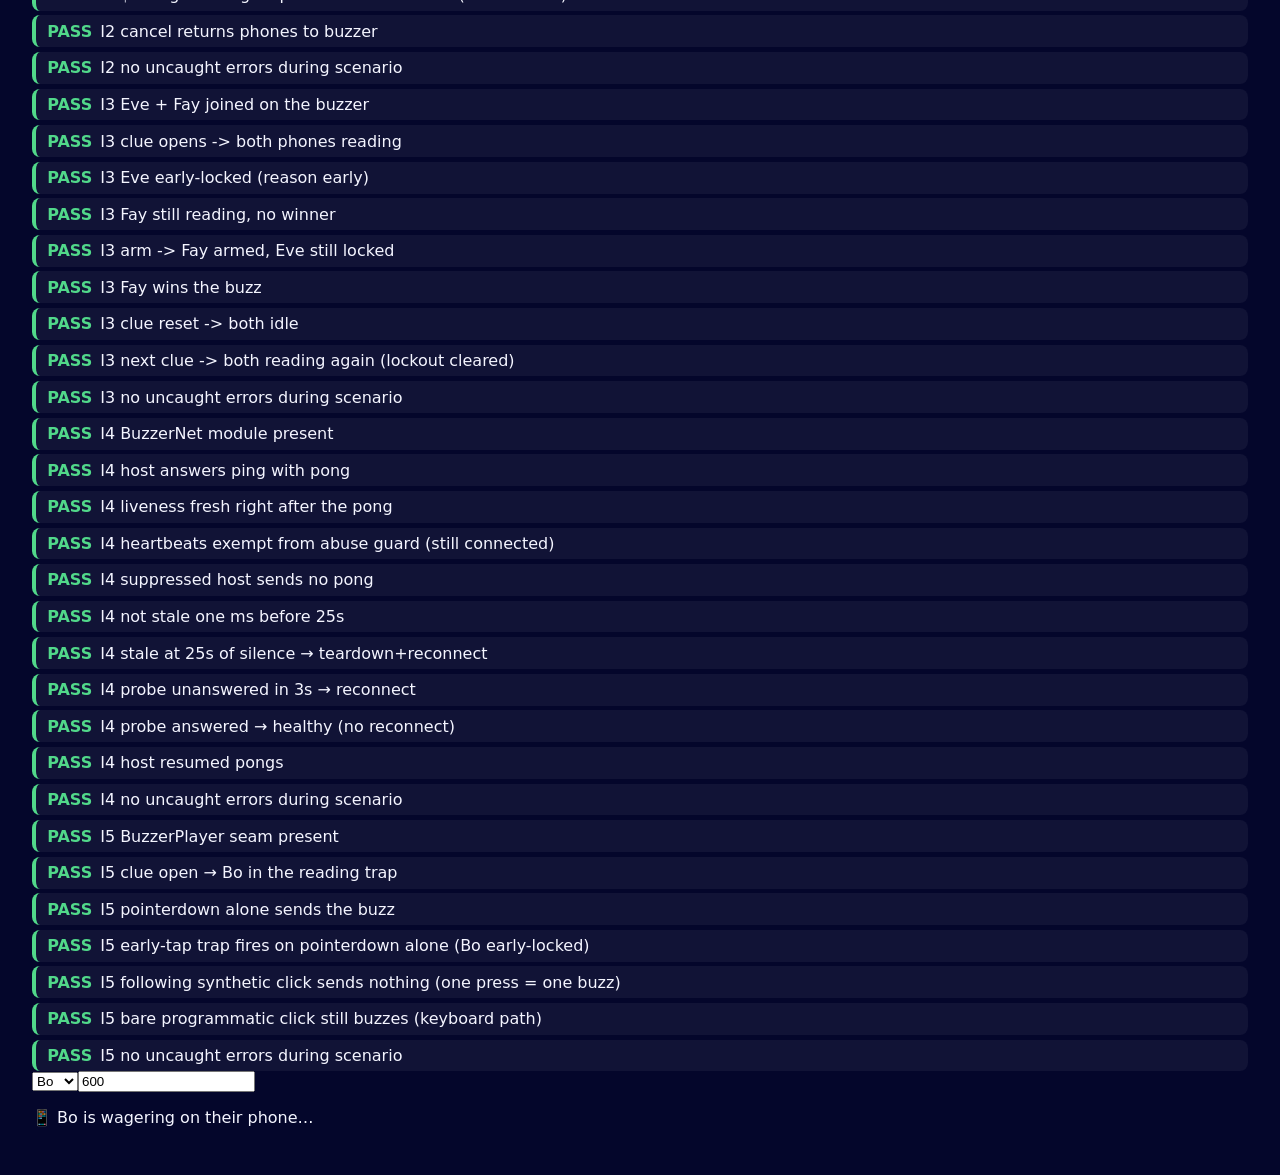
==== commit 49a5502f: "feat: buzz on press + broker-hang protection Two field fixes:  - Buzz fires on pointerdown (finger c" ====
--- a/tests/harness.html
+++ b/tests/harness.html
@@ -20,13 +20,17 @@
   </style>
 </head>
 <body>
-  <h1>Buzzer loopback harness — scenarios I1 + I2 + I3 + I4</h1>
+  <h1>Buzzer loopback harness — scenarios I1 + I2 + I3 + I4 + I5</h1>
   <p id="summary">Running…</p>
   <ul id="results"></ul>
 
   <!-- Pure core -->
   <script src="../js/buzzer-protocol.js"></script>
   <script src="../js/buzzer-net.js"></script>
+  <!-- Player glue: in non-player mode (no ?room) its boot() no-ops, but it still
+       exposes the window.BuzzerPlayer test seam I5 uses to drive the real buzz
+       press/click wiring. Loaded after protocol + net (which it reads at eval). -->
+  <script src="../js/buzzer-player.js"></script>
 
   <!-- Minimal app-global shims so the real host glue can run headless.
        Defined BEFORE buzzer-host.js so its boot() finds them. No buzzer
@@ -438,6 +442,52 @@
         check("I4 no uncaught errors during scenario", uncaught === null);
       }
 
+      /* ---- scenario I5 — buzz on press, not release (§9.8) ---- */
+      async function runI5() {
+        check("I5 BuzzerPlayer seam present", !!(window.BuzzerPlayer && window.BuzzerPlayer._wireBuzz));
+
+        // Open a regular clue so the room is in the reading trap; Bo (p2, still
+        // connected from I1/I2) is our subject.
+        window.state = Object.assign({}, window.state, {
+          active: { isDailyDouble: false, revealed: false, cat: 0, row: 0 }, final: null,
+        });
+        BuzzerHost.onClueOpened();
+        check("I5 clue open → Bo in the reading trap", p2.ui.mode === "reading");
+
+        // Wire a REAL buzz button (the production press/click wiring) whose buzz
+        // action sends over Bo's loopback conn — the exact path minus the phone DOM.
+        const btn = document.createElement("button");
+        document.body.appendChild(btn);
+        let sends = 0;
+        window.BuzzerPlayer._wireBuzz(btn, () => { sends += 1; p2.conn.send({ v: 1, t: "buzz" }); });
+
+        // pointerdown ALONE (no pointerup/click) sends the buzz, and the reading-phase
+        // early-tap trap fires on that contact — Bo is early-locked.
+        const pressType = window.PointerEvent ? "pointerdown" : "touchstart";
+        btn.dispatchEvent(new Event(pressType, { bubbles: true, cancelable: true }));
+        check("I5 pointerdown alone sends the buzz", sends === 1);
+        check("I5 early-tap trap fires on pointerdown alone (Bo early-locked)",
+          p2.ui.mode === "locked" && p2.ui.lockReason === "early");
+
+        // The synthetic click for the same interaction sends nothing (ghost swallowed).
+        btn.dispatchEvent(new Event("click", { bubbles: true, cancelable: true }));
+        check("I5 following synthetic click sends nothing (one press = one buzz)", sends === 1);
+
+        // A bare programmatic click on a FRESH button (keyboard / assistive-tech path,
+        // no preceding press) still buzzes.
+        const kbBtn = document.createElement("button");
+        document.body.appendChild(kbBtn);
+        let kbSends = 0;
+        window.BuzzerPlayer._wireBuzz(kbBtn, () => { kbSends += 1; });
+        kbBtn.dispatchEvent(new Event("click", { bubbles: true, cancelable: true }));
+        check("I5 bare programmatic click still buzzes (keyboard path)", kbSends === 1);
+
+        BuzzerHost.onClueClosed(); // leave the board clean
+        btn.remove();
+        kbBtn.remove();
+        check("I5 no uncaught errors during scenario", uncaught === null);
+      }
+
       function renderResults() {
         const list = document.getElementById("results");
         let passed = 0;
@@ -465,6 +515,7 @@
           .then(runI2)
           .then(runI3)
           .then(runI4)
+          .then(runI5)
           .catch((err) => { check("scenario ran without throwing: " + err.message, false); })
           .finally(renderResults);
       if (document.readyState === "complete") start();
